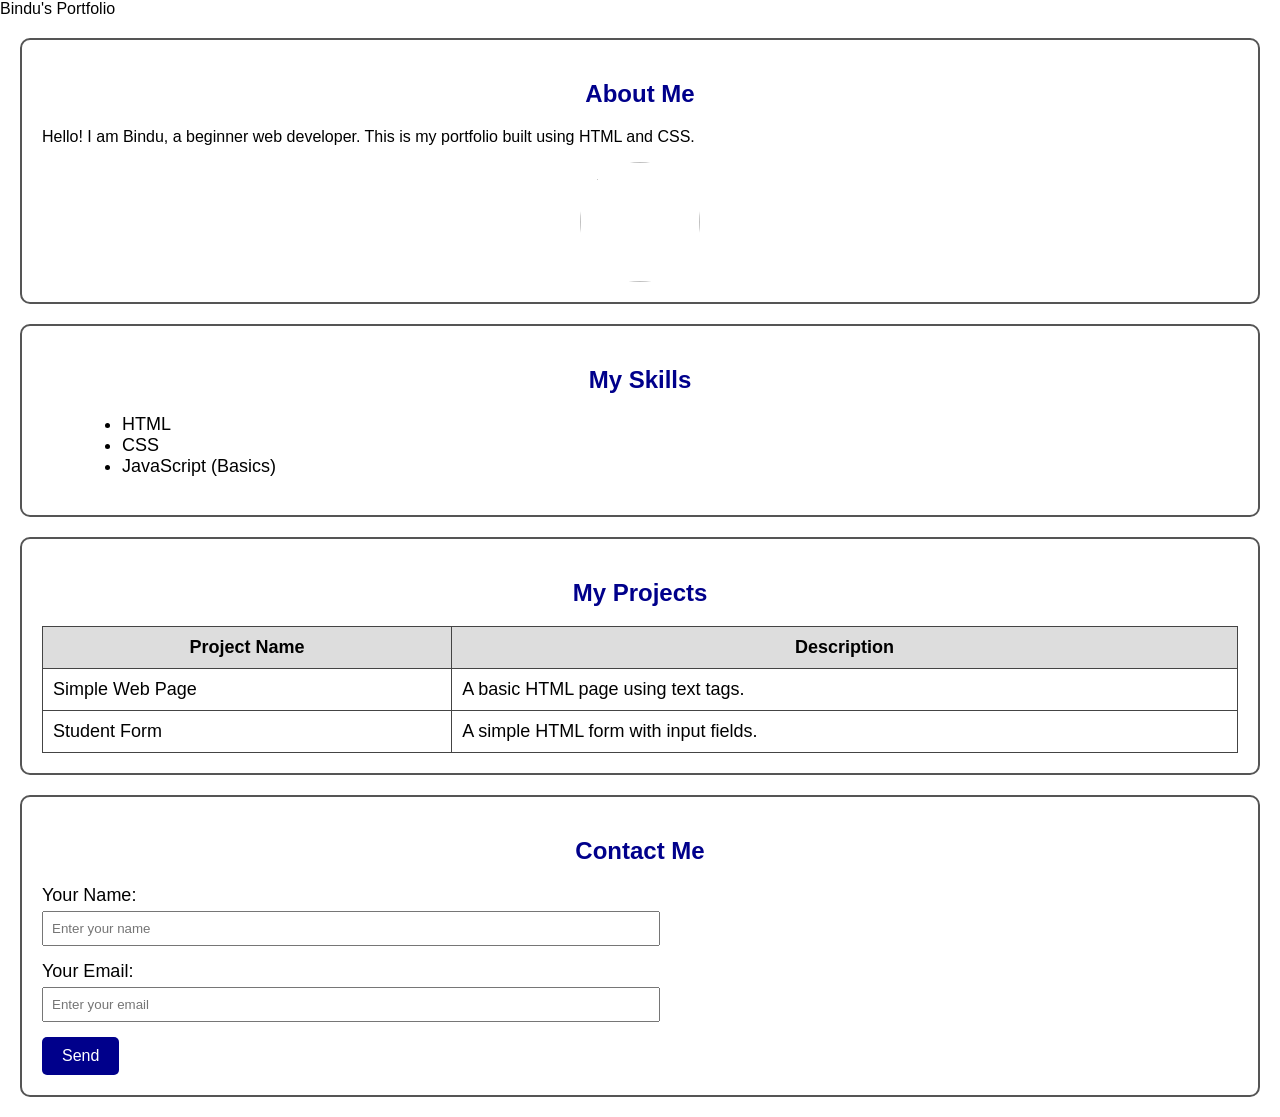
==== index.html @ 60aed5cc "Update and rename my portofolio.html to index.html" ====
<!DOCTYPE html>
<html lang="en">
<head>
    <meta charset="UTF-8">
    <title>BINDU | Portfolio</title>
    <style>
        body {
            font-family: Arial, sans-serif;
            margin: 0;
            padding: 0;
            background: #fff;
        }

        h1, h2 {
            text-align: center;
            color: darkblue;
        }

        .section {
            border: 2px solid #555;
            margin: 20px;
            padding: 20px;
            border-radius: 10px;
        }

        img {
            width: 120px;
            height: 120px;
            border-radius: 50%;
            display: block;
            margin: auto;
        }

        ul {
            font-size: 18px;
            margin-left: 40px;
        }

        table {
            width: 100%;
            border-collapse: collapse;
            font-size: 18px;
        }

        table, th, td {
            border: 1px solid #444;
        }

        th {
            background: #ddd;
            padding: 10px;
        }

        td {
            padding: 10px;
        }

        label {
            font-size: 18px;
        }

        input[type="text"], input[type="email"] {
            width: 50%;
            padding: 8px;
            margin-top: 5px;
            margin-bottom: 15px;
            display: block;
        }

        button {
            background: darkblue;
            color: white;
            padding: 10px 20px;
            border: none;
            border-radius: 5px;
            font-size: 16px;
        }
    </style>
</head>

<body>

    <h>Bindu's Portfolio</h1>

    <!-- About Section -->
    <div class="section">
        <h2>About Me</h2>
        <p>Hello!  I am Bindu, a beginner web developer. This is my portfolio built using HTML and CSS.</p>
        <img src="Bindu.jpg" >
    </div>

    <!-- Skills Section -->
    <div class="section">
        <h2>My Skills</h2>
        <ul>
            <li>HTML</li>
            <li>CSS</li>
            <li>JavaScript (Basics)</li>
        </ul>
    </div>

    <!-- Projects Section -->
    <div class="section">
        <h2>My Projects</h2>
        <table>
            <tr>
                <th>Project Name</th>
                <th>Description</th>
            </tr>
            <tr>
                <td>Simple Web Page</td>
                <td>A basic HTML page using text tags.</td>
            </tr>
            <tr>
                <td>Student Form</td>
                <td>A simple HTML form with input fields.</td>
            </tr>
        </table>
    </div>

    <!-- Contact Section -->
    <div class="section">
        <h2>Contact Me</h2>
        
        <label>Your Name:</label>
        <input type="text" placeholder="Enter your name">

        <label>Your Email:</label>
        <input type="email" placeholder="Enter your email">

        <button>Send</button>
    </div>

</body>
</html>
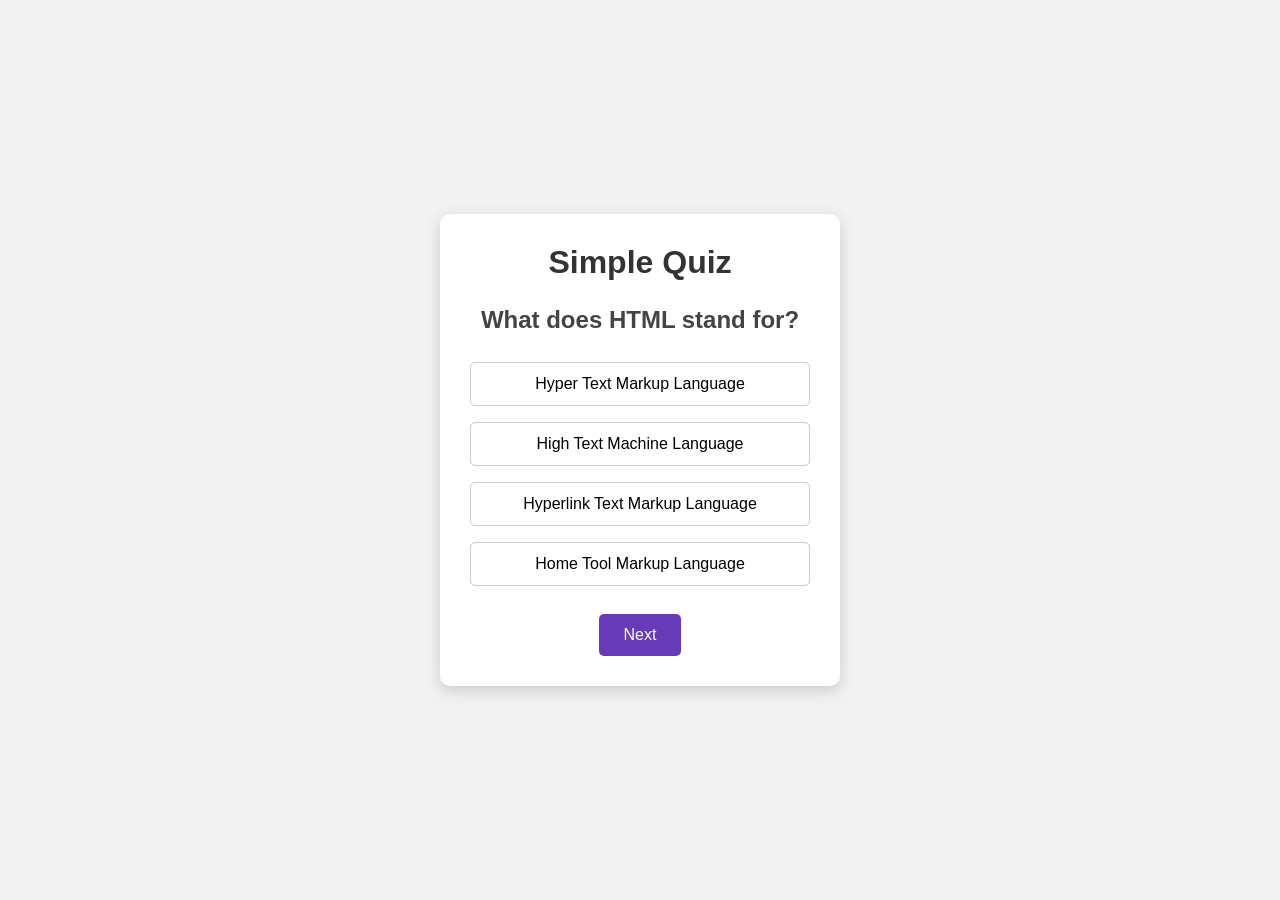
==== commit ce09dbca: "Add files via upload" ====
--- a/index.html
+++ b/index.html
@@ -1,135 +1,42 @@
+
 <!DOCTYPE html>
 <html lang="en">
 <head>
     <meta charset="UTF-8">
-    <title>BINDU | Portfolio</title>
-    <style>
-        body {
-            font-family: Arial, sans-serif;
-            margin: 0;
-            padding: 0;
-            background: #fff;
-        }
+    <meta name="viewport" content="width=device-width, initial-scale=1.0">
 
-        h1, h2 {
-            text-align: center;
-            color: darkblue;
-        }
+    <title>Simple Quiz</title>
 
-        .section {
-            border: 2px solid #555;
-            margin: 20px;
-            padding: 20px;
-            border-radius: 10px;
-        }
-
-        img {
-            width: 120px;
-            height: 120px;
-            border-radius: 50%;
-            display: block;
-            margin: auto;
-        }
-
-        ul {
-            font-size: 18px;
-            margin-left: 40px;
-        }
-
-        table {
-            width: 100%;
-            border-collapse: collapse;
-            font-size: 18px;
-        }
-
-        table, th, td {
-            border: 1px solid #444;
-        }
-
-        th {
-            background: #ddd;
-            padding: 10px;
-        }
-
-        td {
-            padding: 10px;
-        }
-
-        label {
-            font-size: 18px;
-        }
-
-        input[type="text"], input[type="email"] {
-            width: 50%;
-            padding: 8px;
-            margin-top: 5px;
-            margin-bottom: 15px;
-            display: block;
-        }
-
-        button {
-            background: darkblue;
-            color: white;
-            padding: 10px 20px;
-            border: none;
-            border-radius: 5px;
-            font-size: 16px;
-        }
-    </style>
+    <link rel="stylesheet" href="style.css">
 </head>
 
 <body>
 
-    <h>Bindu's Portfolio</h1>
+    <div class="quiz-box">
 
-    <!-- About Section -->
-    <div class="section">
-        <h2>About Me</h2>
-        <p>Hello!  I am Bindu, a beginner web developer. This is my portfolio built using HTML and CSS.</p>
-        <img src="Bindu.jpg" >
+        <h1>Simple Quiz</h1>
+
+        <div id="quiz">
+            <h2 id="question">Question</h2>
+
+            <button class="answer">Answer 1</button>
+            <button class="answer">Answer 2</button>
+            <button class="answer">Answer 3</button>
+            <button class="answer">Answer 4</button>
+
+            <button id="next">Next</button>
+        </div>
+
+        <div id="result">
+            <h2>Your Score</h2>
+            <p id="score"></p>
+
+            <button id="restart">Restart Quiz</button>
+        </div>
+
     </div>
 
-    <!-- Skills Section -->
-    <div class="section">
-        <h2>My Skills</h2>
-        <ul>
-            <li>HTML</li>
-            <li>CSS</li>
-            <li>JavaScript (Basics)</li>
-        </ul>
-    </div>
-
-    <!-- Projects Section -->
-    <div class="section">
-        <h2>My Projects</h2>
-        <table>
-            <tr>
-                <th>Project Name</th>
-                <th>Description</th>
-            </tr>
-            <tr>
-                <td>Simple Web Page</td>
-                <td>A basic HTML page using text tags.</td>
-            </tr>
-            <tr>
-                <td>Student Form</td>
-                <td>A simple HTML form with input fields.</td>
-            </tr>
-        </table>
-    </div>
-
-    <!-- Contact Section -->
-    <div class="section">
-        <h2>Contact Me</h2>
-        
-        <label>Your Name:</label>
-        <input type="text" placeholder="Enter your name">
-
-        <label>Your Email:</label>
-        <input type="email" placeholder="Enter your email">
-
-        <button>Send</button>
-    </div>
+    <script src="script.js"></script>
 
 </body>
 </html>
--- a/style.css
+++ b/style.css
@@ -0,0 +1,113 @@
+
+* {
+    margin: 0;
+    padding: 0;
+    box-sizing: border-box;
+}
+
+body {
+    font-family: Arial, sans-serif;
+
+    background-color: #f2f2f2;
+
+    min-height: 100vh;
+
+    display: flex;
+    justify-content: center;
+    align-items: center;
+}
+
+.quiz-box {
+    width: 400px;
+
+    background-color: white;
+
+    padding: 30px;
+
+    border-radius: 10px;
+
+    box-shadow: 0 5px 15px #cccccc;
+
+    text-align: center;
+}
+
+h1 {
+    margin-bottom: 25px;
+
+    color: #333;
+}
+
+#question {
+    margin-bottom: 20px;
+
+    color: #444;
+}
+
+.answer {
+    width: 100%;
+
+    padding: 12px;
+
+    margin: 8px 0;
+
+    border: 1px solid #ccc;
+
+    background-color: white;
+
+    border-radius: 5px;
+
+    cursor: pointer;
+
+    font-size: 16px;
+}
+
+.answer:hover {
+    background-color: #eeeeee;
+}
+
+.answer.correct {
+    background-color: #4caf50;
+
+    color: white;
+}
+
+.answer.wrong {
+    background-color: #f44336;
+
+    color: white;
+}
+
+#next,
+#restart {
+    margin-top: 20px;
+
+    padding: 12px 25px;
+
+    border: none;
+
+    border-radius: 5px;
+
+    background-color: #673ab7;
+
+    color: white;
+
+    cursor: pointer;
+
+    font-size: 16px;
+}
+
+#next:hover,
+#restart:hover {
+    background-color: #512da8;
+}
+
+#result {
+    display: none;
+}
+
+#score {
+    font-size: 20px;
+
+    margin: 20px;
+}
+
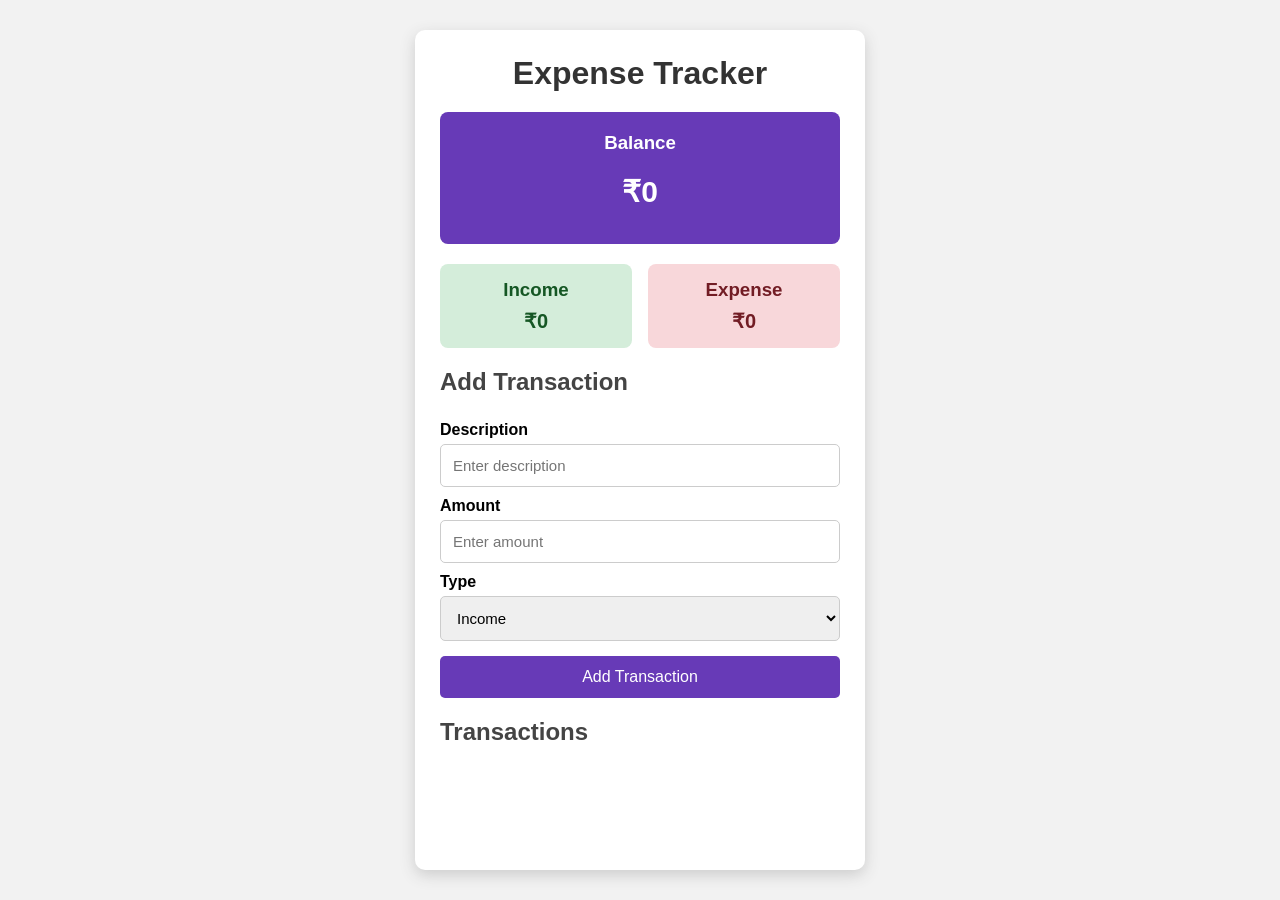
==== commit 1760eb98: "Add files via upload" ====
--- a/index.html
+++ b/index.html
@@ -1,42 +1,86 @@
-
 <!DOCTYPE html>
 <html lang="en">
+
 <head>
     <meta charset="UTF-8">
     <meta name="viewport" content="width=device-width, initial-scale=1.0">
 
-    <title>Simple Quiz</title>
+    <title>Expense Tracker</title>
 
     <link rel="stylesheet" href="style.css">
 </head>
 
 <body>
 
-    <div class="quiz-box">
+    <div class="container">
 
-        <h1>Simple Quiz</h1>
+        <h1>Expense Tracker</h1>
 
-        <div id="quiz">
-            <h2 id="question">Question</h2>
-
-            <button class="answer">Answer 1</button>
-            <button class="answer">Answer 2</button>
-            <button class="answer">Answer 3</button>
-            <button class="answer">Answer 4</button>
-
-            <button id="next">Next</button>
+        <div class="balance-box">
+            <h3>Balance</h3>
+            <h2 id="balance">₹0</h2>
         </div>
 
-        <div id="result">
-            <h2>Your Score</h2>
-            <p id="score"></p>
+        <div class="summary">
 
-            <button id="restart">Restart Quiz</button>
+            <div class="income">
+                <h3>Income</h3>
+                <p id="income">₹0</p>
+            </div>
+
+            <div class="expense">
+                <h3>Expense</h3>
+                <p id="expense">₹0</p>
+            </div>
+
         </div>
+
+        <h2>Add Transaction</h2>
+
+        <form id="expenseForm">
+
+            <label>Description</label>
+
+            <input
+                type="text"
+                id="description"
+                placeholder="Enter description"
+                required
+            >
+
+            <label>Amount</label>
+
+            <input
+                type="number"
+                id="amount"
+                placeholder="Enter amount"
+                required
+            >
+
+            <label>Type</label>
+
+            <select id="type">
+
+                <option value="income">Income</option>
+
+                <option value="expense">Expense</option>
+
+            </select>
+
+            <button type="submit">
+                Add Transaction
+            </button>
+
+        </form>
+
+        <h2>Transactions</h2>
+
+        <ul id="transactionList"></ul>
 
     </div>
 
     <script src="script.js"></script>
 
 </body>
-</html>
+
+</html>
--- a/style.css
+++ b/style.css
@@ -1,4 +1,3 @@
-
 * {
     margin: 0;
     padding: 0;
@@ -13,101 +12,195 @@
     min-height: 100vh;
 
     display: flex;
+
     justify-content: center;
+
+    padding: 30px;
+}
+
+.container {
+    width: 450px;
+
+    background-color: white;
+
+    padding: 25px;
+
+    border-radius: 10px;
+
+    box-shadow: 0 5px 15px #cccccc;
+}
+
+h1 {
+    text-align: center;
+
+    margin-bottom: 20px;
+
+    color: #333;
+}
+
+h2 {
+    margin-top: 20px;
+
+    margin-bottom: 15px;
+
+    color: #444;
+}
+
+.balance-box {
+    text-align: center;
+
+    background-color: #673ab7;
+
+    color: white;
+
+    padding: 20px;
+
+    border-radius: 8px;
+}
+
+.balance-box h2 {
+    color: white;
+
+    font-size: 30px;
+}
+
+.summary {
+    display: flex;
+
+    justify-content: space-between;
+
+    margin: 20px 0;
+}
+
+.income,
+.expense {
+    width: 48%;
+
+    padding: 15px;
+
+    text-align: center;
+
+    border-radius: 8px;
+}
+
+.income {
+    background-color: #d4edda;
+
+    color: #155724;
+}
+
+.expense {
+    background-color: #f8d7da;
+
+    color: #721c24;
+}
+
+.income p,
+.expense p {
+    font-size: 20px;
+
+    font-weight: bold;
+
+    margin-top: 8px;
+}
+
+form {
+    display: flex;
+
+    flex-direction: column;
+}
+
+label {
+    margin-top: 10px;
+
+    margin-bottom: 5px;
+
+    font-weight: bold;
+}
+
+input,
+select {
+    padding: 12px;
+
+    border: 1px solid #ccc;
+
+    border-radius: 5px;
+
+    font-size: 15px;
+}
+
+button {
+    margin-top: 15px;
+
+    padding: 12px;
+
+    border: none;
+
+    border-radius: 5px;
+
+    background-color: #673ab7;
+
+    color: white;
+
+    font-size: 16px;
+
+    cursor: pointer;
+}
+
+button:hover {
+    background-color: #512da8;
+}
+
+#transactionList {
+    list-style: none;
+}
+
+.transaction {
+    display: flex;
+
+    justify-content: space-between;
+
     align-items: center;
-}
-
-.quiz-box {
-    width: 400px;
-
-    background-color: white;
-
-    padding: 30px;
-
-    border-radius: 10px;
-
-    box-shadow: 0 5px 15px #cccccc;
-
-    text-align: center;
-}
-
-h1 {
-    margin-bottom: 25px;
-
-    color: #333;
-}
-
-#question {
-    margin-bottom: 20px;
-
-    color: #444;
-}
-
-.answer {
-    width: 100%;
 
     padding: 12px;
 
-    margin: 8px 0;
-
-    border: 1px solid #ccc;
-
-    background-color: white;
+    margin-bottom: 10px;
 
     border-radius: 5px;
 
-    cursor: pointer;
-
-    font-size: 16px;
-}
-
-.answer:hover {
-    background-color: #eeeeee;
-}
-
-.answer.correct {
-    background-color: #4caf50;
-
-    color: white;
-}
-
-.answer.wrong {
+    background-color: #f5f5f5;
+
+    border-left: 5px solid;
+}
+
+.transaction.income {
+    border-color: green;
+}
+
+.transaction.expense {
+    border-color: red;
+}
+
+.transaction-info {
+    display: flex;
+
+    flex-direction: column;
+}
+
+.transaction-info span {
+    font-size: 14px;
+
+    color: #666;
+}
+
+.delete-btn {
     background-color: #f44336;
 
-    color: white;
-}
-
-#next,
-#restart {
-    margin-top: 20px;
-
-    padding: 12px 25px;
-
-    border: none;
-
-    border-radius: 5px;
-
-    background-color: #673ab7;
-
-    color: white;
-
-    cursor: pointer;
-
-    font-size: 16px;
-}
-
-#next:hover,
-#restart:hover {
-    background-color: #512da8;
-}
-
-#result {
-    display: none;
-}
-
-#score {
-    font-size: 20px;
-
-    margin: 20px;
-}
-
+    padding: 7px 12px;
+
+    margin: 0;
+}
+
+.delete-btn:hover {
+    background-color: #d32f2f;
+}
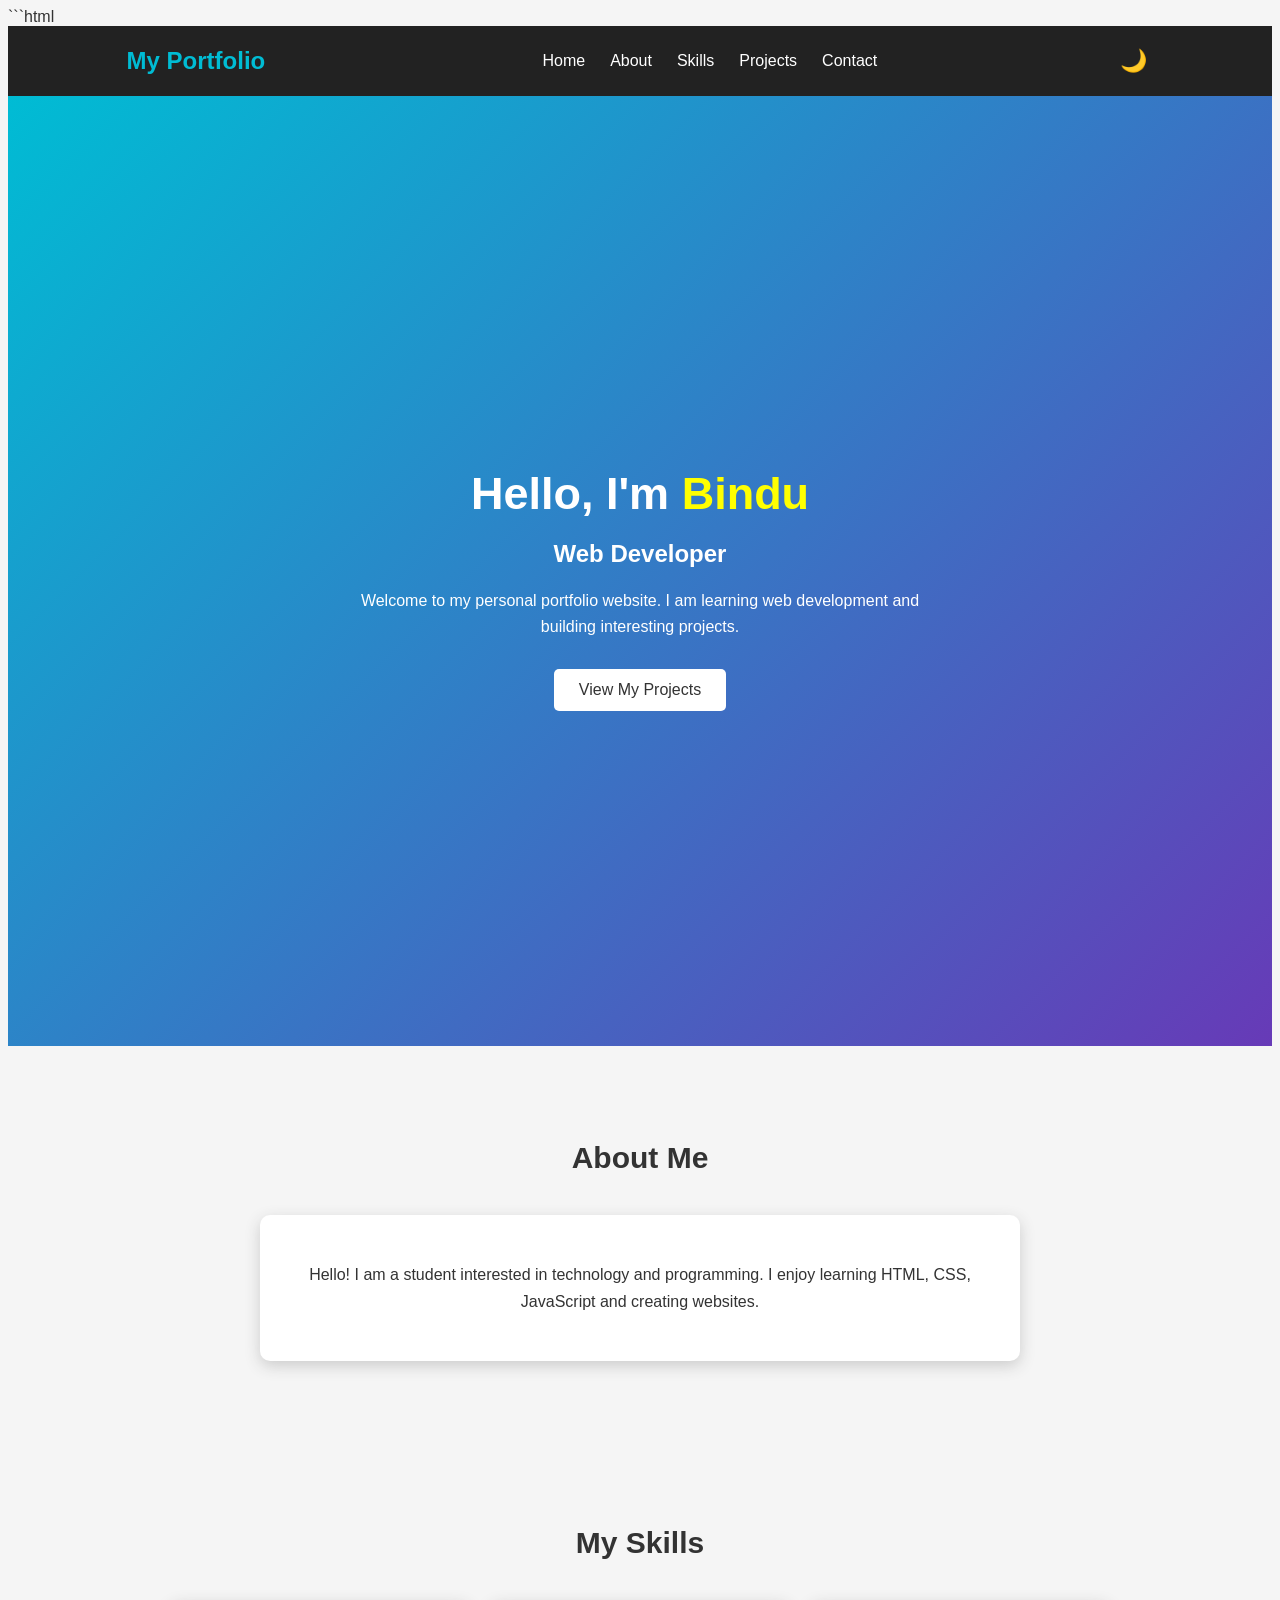
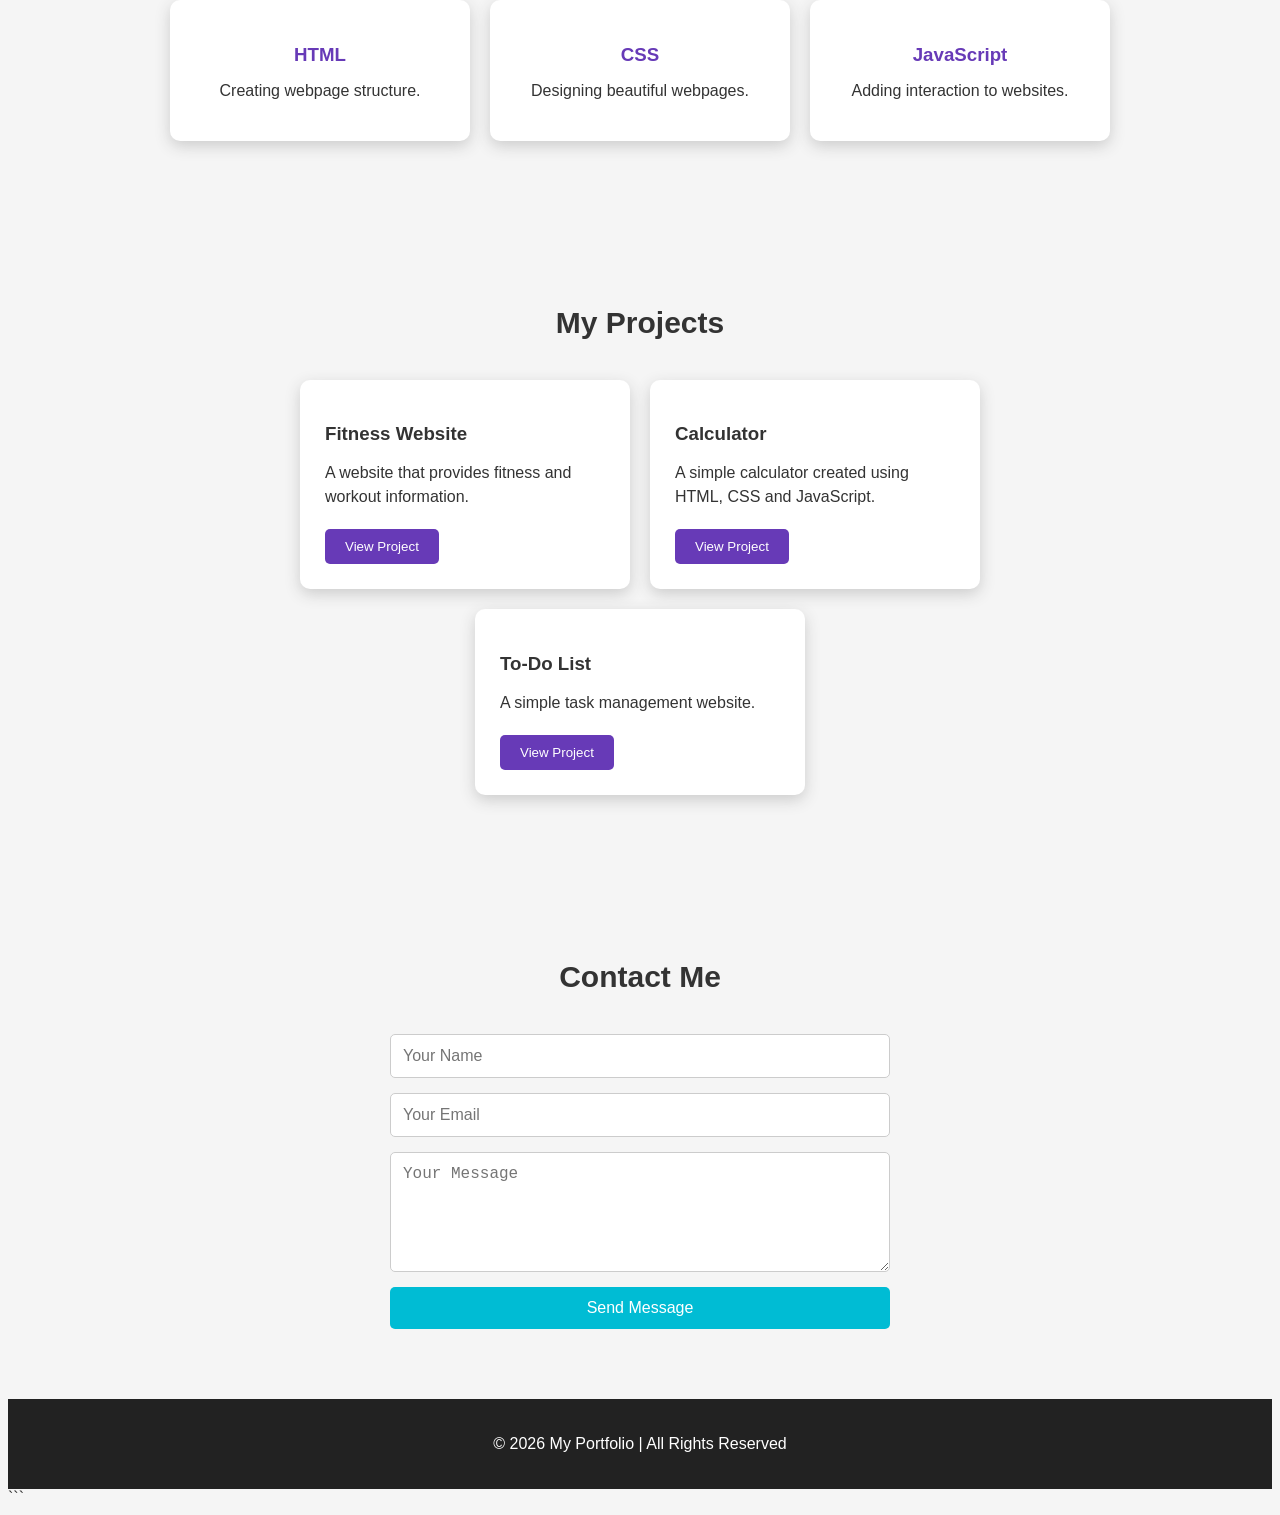
==== commit 4e988c42: "Add files via upload" ====
--- a/index.html
+++ b/index.html
@@ -1,3 +1,4 @@
+```html
 <!DOCTYPE html>
 <html lang="en">
 
@@ -5,82 +6,168 @@
     <meta charset="UTF-8">
     <meta name="viewport" content="width=device-width, initial-scale=1.0">
 
-    <title>Expense Tracker</title>
+    <title>My Portfolio</title>
 
     <link rel="stylesheet" href="style.css">
 </head>
 
 <body>
 
-    <div class="container">
+    <!-- Navigation -->
+    <nav>
+        <h2>My Portfolio</h2>
 
-        <h1>Expense Tracker</h1>
+        <ul>
+            <li><a href="#home">Home</a></li>
+            <li><a href="#about">About</a></li>
+            <li><a href="#skills">Skills</a></li>
+            <li><a href="#projects">Projects</a></li>
+            <li><a href="#contact">Contact</a></li>
+        </ul>
 
-        <div class="balance-box">
-            <h3>Balance</h3>
-            <h2 id="balance">₹0</h2>
+        <button id="darkMode">🌙</button>
+    </nav>
+
+
+    <!-- Home -->
+    <section id="home" class="home">
+
+        <div class="home-text">
+            <h1>Hello, I'm <span>Bindu</span></h1>
+
+            <h2>Web Developer</h2>
+
+            <p>
+                Welcome to my personal portfolio website.
+                I am learning web development and building
+                interesting projects.
+            </p>
+
+            <a href="#projects" class="btn">View My Projects</a>
         </div>
 
-        <div class="summary">
+    </section>
 
-            <div class="income">
-                <h3>Income</h3>
-                <p id="income">₹0</p>
+
+    <!-- About -->
+    <section id="about">
+
+        <h2 class="title">About Me</h2>
+
+        <div class="about-box">
+
+            <p>
+                Hello! I am a student interested in technology
+                and programming. I enjoy learning HTML, CSS,
+                JavaScript and creating websites.
+            </p>
+
+        </div>
+
+    </section>
+
+
+    <!-- Skills -->
+    <section id="skills">
+
+        <h2 class="title">My Skills</h2>
+
+        <div class="skills-container">
+
+            <div class="skill">
+                <h3>HTML</h3>
+                <p>Creating webpage structure.</p>
             </div>
 
-            <div class="expense">
-                <h3>Expense</h3>
-                <p id="expense">₹0</p>
+            <div class="skill">
+                <h3>CSS</h3>
+                <p>Designing beautiful webpages.</p>
+            </div>
+
+            <div class="skill">
+                <h3>JavaScript</h3>
+                <p>Adding interaction to websites.</p>
             </div>
 
         </div>
 
-        <h2>Add Transaction</h2>
+    </section>
 
-        <form id="expenseForm">
 
-            <label>Description</label>
+    <!-- Projects -->
+    <section id="projects">
 
-            <input
-                type="text"
-                id="description"
-                placeholder="Enter description"
-                required
-            >
+        <h2 class="title">My Projects</h2>
 
-            <label>Amount</label>
+        <div class="projects-container">
 
-            <input
-                type="number"
-                id="amount"
-                placeholder="Enter amount"
-                required
-            >
+            <div class="project">
+                <h3>Fitness Website</h3>
+                <p>
+                    A website that provides fitness
+                    and workout information.
+                </p>
 
-            <label>Type</label>
+                <button>View Project</button>
+            </div>
 
-            <select id="type">
 
-                <option value="income">Income</option>
+            <div class="project">
+                <h3>Calculator</h3>
+                <p>
+                    A simple calculator created using
+                    HTML, CSS and JavaScript.
+                </p>
 
-                <option value="expense">Expense</option>
+                <button>View Project</button>
+            </div>
 
-            </select>
 
-            <button type="submit">
-                Add Transaction
-            </button>
+            <div class="project">
+                <h3>To-Do List</h3>
+                <p>
+                    A simple task management website.
+                </p>
 
-        </form>
+                <button>View Project</button>
+            </div>
 
-        <h2>Transactions</h2>
+        </div>
 
-        <ul id="transactionList"></ul>
+    </section>
 
-    </div>
+
+    <!-- Contact -->
+    <section id="contact">
+
+        <h2 class="title">Contact Me</h2>
+
+        <div class="contact-box">
+
+            <input type="text" id="name" placeholder="Your Name">
+
+            <input type="email" id="email" placeholder="Your Email">
+
+            <textarea id="message" placeholder="Your Message"></textarea>
+
+            <button onclick="sendMessage()">Send Message</button>
+
+        </div>
+
+    </section>
+
+
+    <!-- Footer -->
+    <footer>
+
+        <p>© 2026 My Portfolio | All Rights Reserved</p>
+
+    </footer>
+
 
     <script src="script.js"></script>
 
 </body>
 
-</html>+</html>
+```
--- a/style.css
+++ b/style.css
@@ -1,206 +1,311 @@
+```css
 * {
     margin: 0;
     padding: 0;
     box-sizing: border-box;
 }
 
+html {
+    scroll-behavior: smooth;
+}
+
 body {
     font-family: Arial, sans-serif;
-
-    background-color: #f2f2f2;
-
-    min-height: 100vh;
-
-    display: flex;
-
+    background: #f5f5f5;
+    color: #333;
+}
+
+
+/* Navigation */
+
+nav {
+    height: 70px;
+    background: #222;
+    color: white;
+
+    display: flex;
+    align-items: center;
+    justify-content: space-around;
+
+    position: sticky;
+    top: 0;
+    z-index: 100;
+}
+
+nav h2 {
+    color: #00bcd4;
+}
+
+nav ul {
+    display: flex;
+    list-style: none;
+    gap: 25px;
+}
+
+nav ul li a {
+    color: white;
+    text-decoration: none;
+}
+
+nav ul li a:hover {
+    color: #00bcd4;
+}
+
+nav button {
+    background: none;
+    border: none;
+    font-size: 22px;
+    cursor: pointer;
+}
+
+
+/* Home */
+
+.home {
+    min-height: 90vh;
+
+    display: flex;
+    align-items: center;
     justify-content: center;
 
+    text-align: center;
+
+    background: linear-gradient(
+        135deg,
+        #00bcd4,
+        #673ab7
+    );
+
+    color: white;
+}
+
+.home-text {
+    max-width: 600px;
+}
+
+.home h1 {
+    font-size: 45px;
+    margin-bottom: 15px;
+}
+
+.home h1 span {
+    color: yellow;
+}
+
+.home h2 {
+    margin-bottom: 20px;
+}
+
+.home p {
+    line-height: 1.6;
+    margin-bottom: 30px;
+}
+
+.btn {
+    display: inline-block;
+
+    background: white;
+    color: #333;
+
+    padding: 12px 25px;
+
+    text-decoration: none;
+
+    border-radius: 5px;
+}
+
+
+/* Sections */
+
+section {
+    padding: 70px 10%;
+}
+
+.title {
+    text-align: center;
+    margin-bottom: 40px;
+    font-size: 30px;
+}
+
+
+/* About */
+
+.about-box {
+    max-width: 700px;
+    margin: auto;
+
+    text-align: center;
+
+    background: white;
     padding: 30px;
-}
-
-.container {
-    width: 450px;
-
-    background-color: white;
+
+    border-radius: 10px;
+
+    box-shadow: 0 5px 15px #ccc;
+}
+
+.about-box p {
+    line-height: 1.7;
+}
+
+
+/* Skills */
+
+.skills-container {
+    display: flex;
+    justify-content: center;
+    gap: 20px;
+    flex-wrap: wrap;
+}
+
+.skill {
+    width: 250px;
+
+    background: white;
 
     padding: 25px;
 
+    text-align: center;
+
     border-radius: 10px;
 
-    box-shadow: 0 5px 15px #cccccc;
-}
-
-h1 {
-    text-align: center;
-
+    box-shadow: 0 5px 15px #ccc;
+}
+
+.skill h3 {
+    color: #673ab7;
+    margin-bottom: 10px;
+}
+
+
+/* Projects */
+
+.projects-container {
+    display: flex;
+    justify-content: center;
+    gap: 20px;
+    flex-wrap: wrap;
+}
+
+.project {
+    width: 280px;
+
+    background: white;
+
+    padding: 25px;
+
+    border-radius: 10px;
+
+    box-shadow: 0 5px 15px #ccc;
+}
+
+.project h3 {
+    margin-bottom: 15px;
+}
+
+.project p {
+    line-height: 1.5;
     margin-bottom: 20px;
-
-    color: #333;
-}
-
-h2 {
-    margin-top: 20px;
-
-    margin-bottom: 15px;
-
-    color: #444;
-}
-
-.balance-box {
-    text-align: center;
-
-    background-color: #673ab7;
-
-    color: white;
+}
+
+.project button {
+    padding: 10px 20px;
+
+    background: #673ab7;
+    color: white;
+
+    border: none;
+
+    border-radius: 5px;
+
+    cursor: pointer;
+}
+
+
+/* Contact */
+
+.contact-box {
+    max-width: 500px;
+    margin: auto;
+
+    display: flex;
+    flex-direction: column;
+
+    gap: 15px;
+}
+
+.contact-box input,
+.contact-box textarea {
+    padding: 12px;
+
+    border: 1px solid #ccc;
+
+    border-radius: 5px;
+
+    font-size: 16px;
+}
+
+.contact-box textarea {
+    height: 120px;
+}
+
+.contact-box button {
+    padding: 12px;
+
+    background: #00bcd4;
+    color: white;
+
+    border: none;
+
+    border-radius: 5px;
+
+    cursor: pointer;
+
+    font-size: 16px;
+}
+
+
+/* Footer */
+
+footer {
+    background: #222;
+    color: white;
+
+    text-align: center;
 
     padding: 20px;
-
-    border-radius: 8px;
-}
-
-.balance-box h2 {
-    color: white;
-
-    font-size: 30px;
-}
-
-.summary {
-    display: flex;
-
-    justify-content: space-between;
-
-    margin: 20px 0;
-}
-
-.income,
-.expense {
-    width: 48%;
-
-    padding: 15px;
-
-    text-align: center;
-
-    border-radius: 8px;
-}
-
-.income {
-    background-color: #d4edda;
-
-    color: #155724;
-}
-
-.expense {
-    background-color: #f8d7da;
-
-    color: #721c24;
-}
-
-.income p,
-.expense p {
-    font-size: 20px;
-
-    font-weight: bold;
-
-    margin-top: 8px;
-}
-
-form {
-    display: flex;
-
-    flex-direction: column;
-}
-
-label {
-    margin-top: 10px;
-
-    margin-bottom: 5px;
-
-    font-weight: bold;
-}
-
-input,
-select {
-    padding: 12px;
-
-    border: 1px solid #ccc;
-
-    border-radius: 5px;
-
-    font-size: 15px;
-}
-
-button {
-    margin-top: 15px;
-
-    padding: 12px;
-
-    border: none;
-
-    border-radius: 5px;
-
-    background-color: #673ab7;
-
-    color: white;
-
-    font-size: 16px;
-
-    cursor: pointer;
-}
-
-button:hover {
-    background-color: #512da8;
-}
-
-#transactionList {
-    list-style: none;
-}
-
-.transaction {
-    display: flex;
-
-    justify-content: space-between;
-
-    align-items: center;
-
-    padding: 12px;
-
-    margin-bottom: 10px;
-
-    border-radius: 5px;
-
-    background-color: #f5f5f5;
-
-    border-left: 5px solid;
-}
-
-.transaction.income {
-    border-color: green;
-}
-
-.transaction.expense {
-    border-color: red;
-}
-
-.transaction-info {
-    display: flex;
-
-    flex-direction: column;
-}
-
-.transaction-info span {
-    font-size: 14px;
-
-    color: #666;
-}
-
-.delete-btn {
-    background-color: #f44336;
-
-    padding: 7px 12px;
-
-    margin: 0;
-}
-
-.delete-btn:hover {
-    background-color: #d32f2f;
-}+}
+
+
+/* Dark Mode */
+
+.dark {
+    background: #111;
+    color: white;
+}
+
+.dark .about-box,
+.dark .skill,
+.dark .project {
+    background: #222;
+    color: white;
+}
+
+
+/* Mobile */
+
+@media (max-width: 700px) {
+
+    nav ul {
+        display: none;
+    }
+
+    .home h1 {
+        font-size: 32px;
+    }
+
+    section {
+        padding: 50px 5%;
+    }
+}
+```
